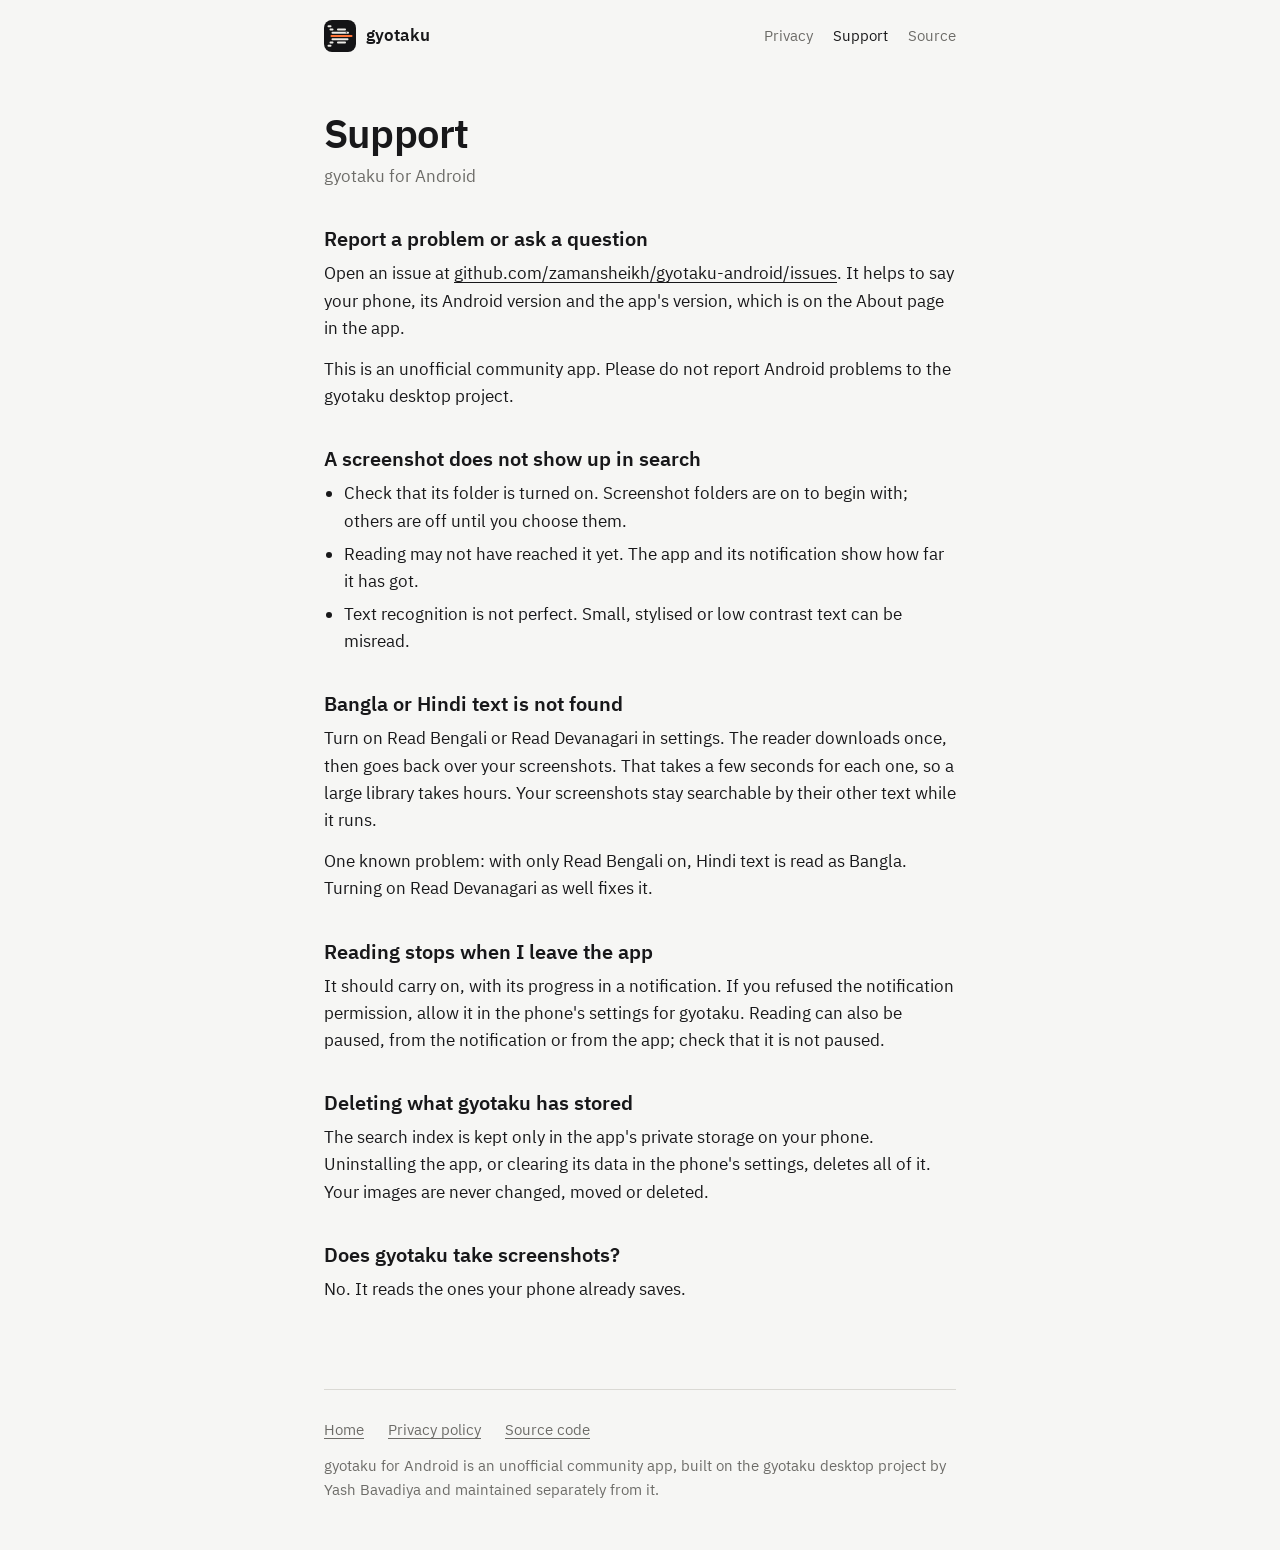
==== docs/support/index.html @ 50659ce1 "docs: a site on GitHub Pages with the privacy policy and support page Play Console needs a public ad" ====
<!doctype html>
<html lang="en">
<head>
  <meta charset="utf-8">
  <meta name="viewport" content="width=device-width, initial-scale=1">
  <title>Support: gyotaku for Android</title>
  <meta name="description" content="Where to report a problem with gyotaku for Android, and answers to common questions.">
  <link rel="icon" href="../favicon.png">
  <link rel="stylesheet" href="../site.css">
</head>
<body>
  <div class="page narrow">
    <header class="bar">
      <a class="brand" href="../"><img src="../icon.png" alt="">gyotaku</a>
      <nav aria-label="Site">
        <a href="../privacy/">Privacy</a>
        <a href="./" aria-current="page">Support</a>
        <a href="https://github.com/zamansheikh/gyotaku-android">Source</a>
      </nav>
    </header>

    <main class="doc">
      <h1>Support</h1>
      <p class="dated">gyotaku for Android</p>

      <h2>Report a problem or ask a question</h2>
      <p>Open an issue at <a href="https://github.com/zamansheikh/gyotaku-android/issues">github.com/zamansheikh/gyotaku-android/issues</a>. It helps to say your phone, its Android version and the app's version, which is on the About page in the app.</p>
      <p>This is an unofficial community app. Please do not report Android problems to the gyotaku desktop project.</p>

      <h2>A screenshot does not show up in search</h2>
      <ul>
        <li>Check that its folder is turned on. Screenshot folders are on to begin with; others are off until you choose them.</li>
        <li>Reading may not have reached it yet. The app and its notification show how far it has got.</li>
        <li>Text recognition is not perfect. Small, stylised or low contrast text can be misread.</li>
      </ul>

      <h2>Bangla or Hindi text is not found</h2>
      <p>Turn on Read Bengali or Read Devanagari in settings. The reader downloads once, then goes back over your screenshots. That takes a few seconds for each one, so a large library takes hours. Your screenshots stay searchable by their other text while it runs.</p>
      <p>One known problem: with only Read Bengali on, Hindi text is read as Bangla. Turning on Read Devanagari as well fixes it.</p>

      <h2>Reading stops when I leave the app</h2>
      <p>It should carry on, with its progress in a notification. If you refused the notification permission, allow it in the phone's settings for gyotaku. Reading can also be paused, from the notification or from the app; check that it is not paused.</p>

      <h2>Deleting what gyotaku has stored</h2>
      <p>The search index is kept only in the app's private storage on your phone. Uninstalling the app, or clearing its data in the phone's settings, deletes all of it. Your images are never changed, moved or deleted.</p>

      <h2>Does gyotaku take screenshots?</h2>
      <p>No. It reads the ones your phone already saves.</p>
    </main>

    <footer>
      <nav aria-label="Footer">
        <a href="../">Home</a>
        <a href="../privacy/">Privacy policy</a>
        <a href="https://github.com/zamansheikh/gyotaku-android">Source code</a>
      </nav>
      <p>gyotaku for Android is an unofficial community app, built on the gyotaku desktop project by Yash Bavadiya and maintained separately from it.</p>
    </footer>
  </div>
</body>
</html>
---- docs/site.css ----
/* The app's own palette (lib/theme.dart). The screenshots are the colour;
   vermilion only ever marks what a search found. */
@font-face {
  font-family: "IBM Plex Sans";
  src: url("fonts/IBMPlexSans-Regular.ttf") format("truetype");
  font-weight: 400;
  font-display: swap;
}
@font-face {
  font-family: "IBM Plex Sans";
  src: url("fonts/IBMPlexSans-SemiBold.ttf") format("truetype");
  font-weight: 600;
  font-display: swap;
}

:root {
  color-scheme: light dark;
  --panel: #f6f6f4;
  --tile: #e7e6e2;
  --track: #dad9d4;
  --text: #18181a;
  --muted: #6d6c68;
  --shu: #e0531f;
}
@media (prefers-color-scheme: dark) {
  :root {
    --panel: #141416;
    --tile: #222226;
    --track: #3a3a3f;
    --text: #ecebe7;
    --muted: #9b9a95;
    --shu: #ff7438;
  }
}

* { box-sizing: border-box; }

html { -webkit-text-size-adjust: 100%; }

body {
  margin: 0;
  background: var(--panel);
  color: var(--text);
  font: 400 17px/1.6 "IBM Plex Sans", system-ui, -apple-system, "Segoe UI", sans-serif;
}

.page {
  max-width: 1040px;
  margin: 0 auto;
  padding: 0 24px;
}
.narrow { max-width: 680px; }

a { color: inherit; text-underline-offset: 3px; text-decoration-thickness: 1px; }
a:hover { text-decoration-thickness: 2px; }
a:focus-visible, .button:focus-visible {
  outline: 2px solid var(--text);
  outline-offset: 3px;
  border-radius: 4px;
}

/* Top bar */
.bar {
  display: flex;
  align-items: center;
  justify-content: space-between;
  gap: 16px;
  padding: 20px 0;
}
.brand {
  display: flex;
  align-items: center;
  gap: 10px;
  font-weight: 600;
  text-decoration: none;
}
.brand img { width: 32px; height: 32px; border-radius: 8px; display: block; }
.bar nav { display: flex; gap: 20px; font-size: 15px; }
.bar nav a { color: var(--muted); text-decoration: none; }
.bar nav a:hover, .bar nav a[aria-current="page"] { color: var(--text); }

/* Home */
.hero {
  display: grid;
  grid-template-columns: minmax(0, 1fr) minmax(0, 400px);
  gap: 56px;
  align-items: center;
  padding: 56px 0 72px;
}
h1 {
  font-size: clamp(34px, 5.2vw, 54px);
  line-height: 1.08;
  letter-spacing: -0.02em;
  font-weight: 600;
  margin: 0 0 20px;
  text-wrap: balance;
}
.lede { font-size: 20px; line-height: 1.5; color: var(--muted); margin: 0 0 28px; max-width: 30em; }
.actions { display: flex; flex-wrap: wrap; align-items: center; gap: 12px 20px; }
.button {
  display: inline-block;
  background: var(--text);
  color: var(--panel);
  font-weight: 600;
  text-decoration: none;
  padding: 12px 22px;
  border-radius: 999px;
}
.button:hover { opacity: 0.86; }
.fine { font-size: 15px; color: var(--muted); margin: 18px 0 0; }

/* A search and what it finds, drawn the way the app shows it: the lines
   that matched stay lit and carry the mark, the rest are dimmed. */
.found {
  background: var(--tile);
  border-radius: 20px;
  padding: 20px;
}
.query {
  display: flex;
  align-items: center;
  gap: 10px;
  background: var(--panel);
  border-radius: 999px;
  padding: 10px 16px;
  font-size: 16px;
}
.query svg { flex: none; color: var(--muted); }
.lines { list-style: none; margin: 16px 0 0; padding: 0; font-size: 15px; }
.lines li {
  padding: 7px 0 7px 14px;
  border-left: 3px solid transparent;
  color: var(--muted);
  opacity: 0.6;
}
.lines li.hit { border-left-color: var(--shu); color: var(--text); opacity: 1; }
.lines mark { background: none; color: var(--shu); font-weight: 600; }
.found figcaption { margin-top: 14px; font-size: 14px; color: var(--muted); }

.shots {
  display: grid;
  grid-template-columns: repeat(4, minmax(0, 1fr));
  gap: 16px;
  padding-bottom: 72px;
}
.shots img { width: 100%; height: auto; display: block; border-radius: 14px; }

.columns {
  display: grid;
  grid-template-columns: repeat(3, minmax(0, 1fr));
  gap: 40px;
  padding: 56px 0;
  border-top: 1px solid var(--track);
}
h2 { font-size: 20px; line-height: 1.3; font-weight: 600; margin: 0 0 12px; }
.columns p, .columns ul { margin: 0; color: var(--muted); }
.columns ul { padding-left: 18px; }
.columns li + li { margin-top: 6px; }

.notice {
  border-top: 1px solid var(--track);
  padding: 40px 0;
  color: var(--muted);
}
.notice p { margin: 0; max-width: 46em; }
.notice strong { color: var(--text); font-weight: 600; }

/* Policy and support pages */
.doc { padding: 40px 0 72px; }
.doc h1 { font-size: clamp(30px, 4.4vw, 40px); margin-bottom: 8px; }
.doc .dated { color: var(--muted); margin: 0 0 32px; }
.doc h2 { margin: 36px 0 8px; }
.doc p, .doc ul { margin: 0 0 14px; }
.doc ul { padding-left: 20px; }
.doc li + li { margin-top: 6px; }
.doc strong { font-weight: 600; }

footer {
  border-top: 1px solid var(--track);
  padding: 28px 0 48px;
  font-size: 15px;
  color: var(--muted);
}
footer nav { display: flex; flex-wrap: wrap; gap: 8px 24px; margin-bottom: 12px; }
footer p { margin: 0; max-width: 46em; }

@media (max-width: 820px) {
  .hero { grid-template-columns: minmax(0, 1fr); gap: 40px; padding: 32px 0 56px; }
  .columns { grid-template-columns: minmax(0, 1fr); gap: 32px; padding: 40px 0; }
  .shots { grid-template-columns: repeat(2, minmax(0, 1fr)); padding-bottom: 56px; }
}
@media (max-width: 420px) {
  .page { padding: 0 16px; }
  .bar nav { gap: 14px; }
}
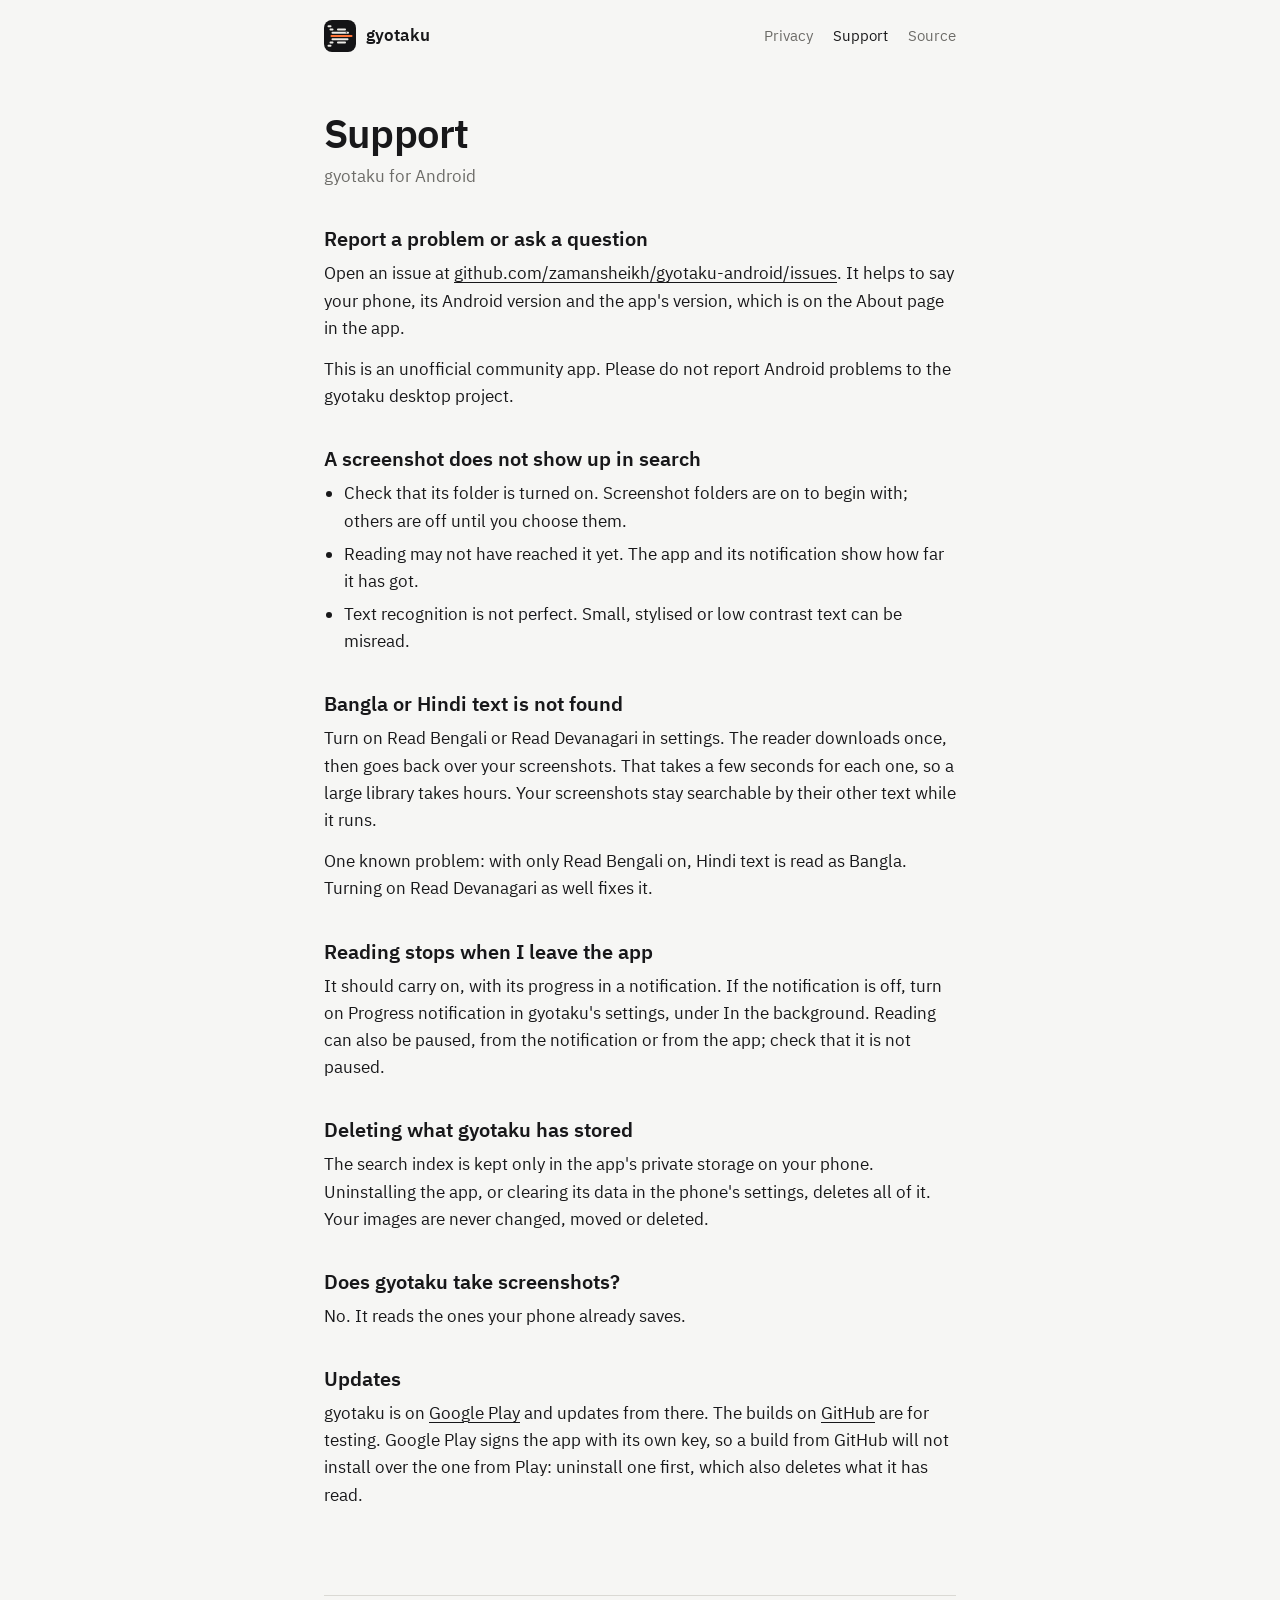
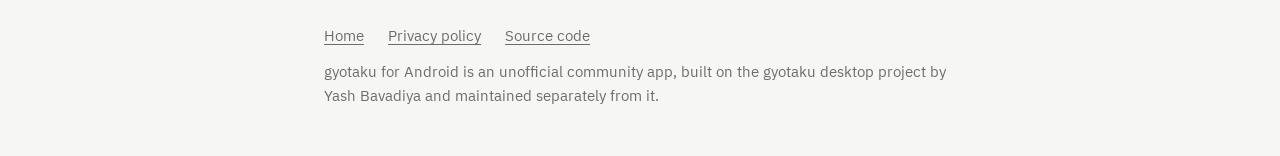
==== commit 70ef8700: "docs(site): the app is on Google Play The home page's main button goes to Google Play instead of Git" ====
--- a/docs/support/index.html
+++ b/docs/support/index.html
@@ -39,13 +39,16 @@
       <p>One known problem: with only Read Bengali on, Hindi text is read as Bangla. Turning on Read Devanagari as well fixes it.</p>
 
       <h2>Reading stops when I leave the app</h2>
-      <p>It should carry on, with its progress in a notification. If you refused the notification permission, allow it in the phone's settings for gyotaku. Reading can also be paused, from the notification or from the app; check that it is not paused.</p>
+      <p>It should carry on, with its progress in a notification. If the notification is off, turn on Progress notification in gyotaku's settings, under In the background. Reading can also be paused, from the notification or from the app; check that it is not paused.</p>
 
       <h2>Deleting what gyotaku has stored</h2>
       <p>The search index is kept only in the app's private storage on your phone. Uninstalling the app, or clearing its data in the phone's settings, deletes all of it. Your images are never changed, moved or deleted.</p>
 
       <h2>Does gyotaku take screenshots?</h2>
       <p>No. It reads the ones your phone already saves.</p>
+
+      <h2>Updates</h2>
+      <p>gyotaku is on <a href="https://play.google.com/store/apps/details?id=com.silifton.gyotaku">Google Play</a> and updates from there. The builds on <a href="https://github.com/zamansheikh/gyotaku-android/releases">GitHub</a> are for testing. Google Play signs the app with its own key, so a build from GitHub will not install over the one from Play: uninstall one first, which also deletes what it has read.</p>
     </main>
 
     <footer>
